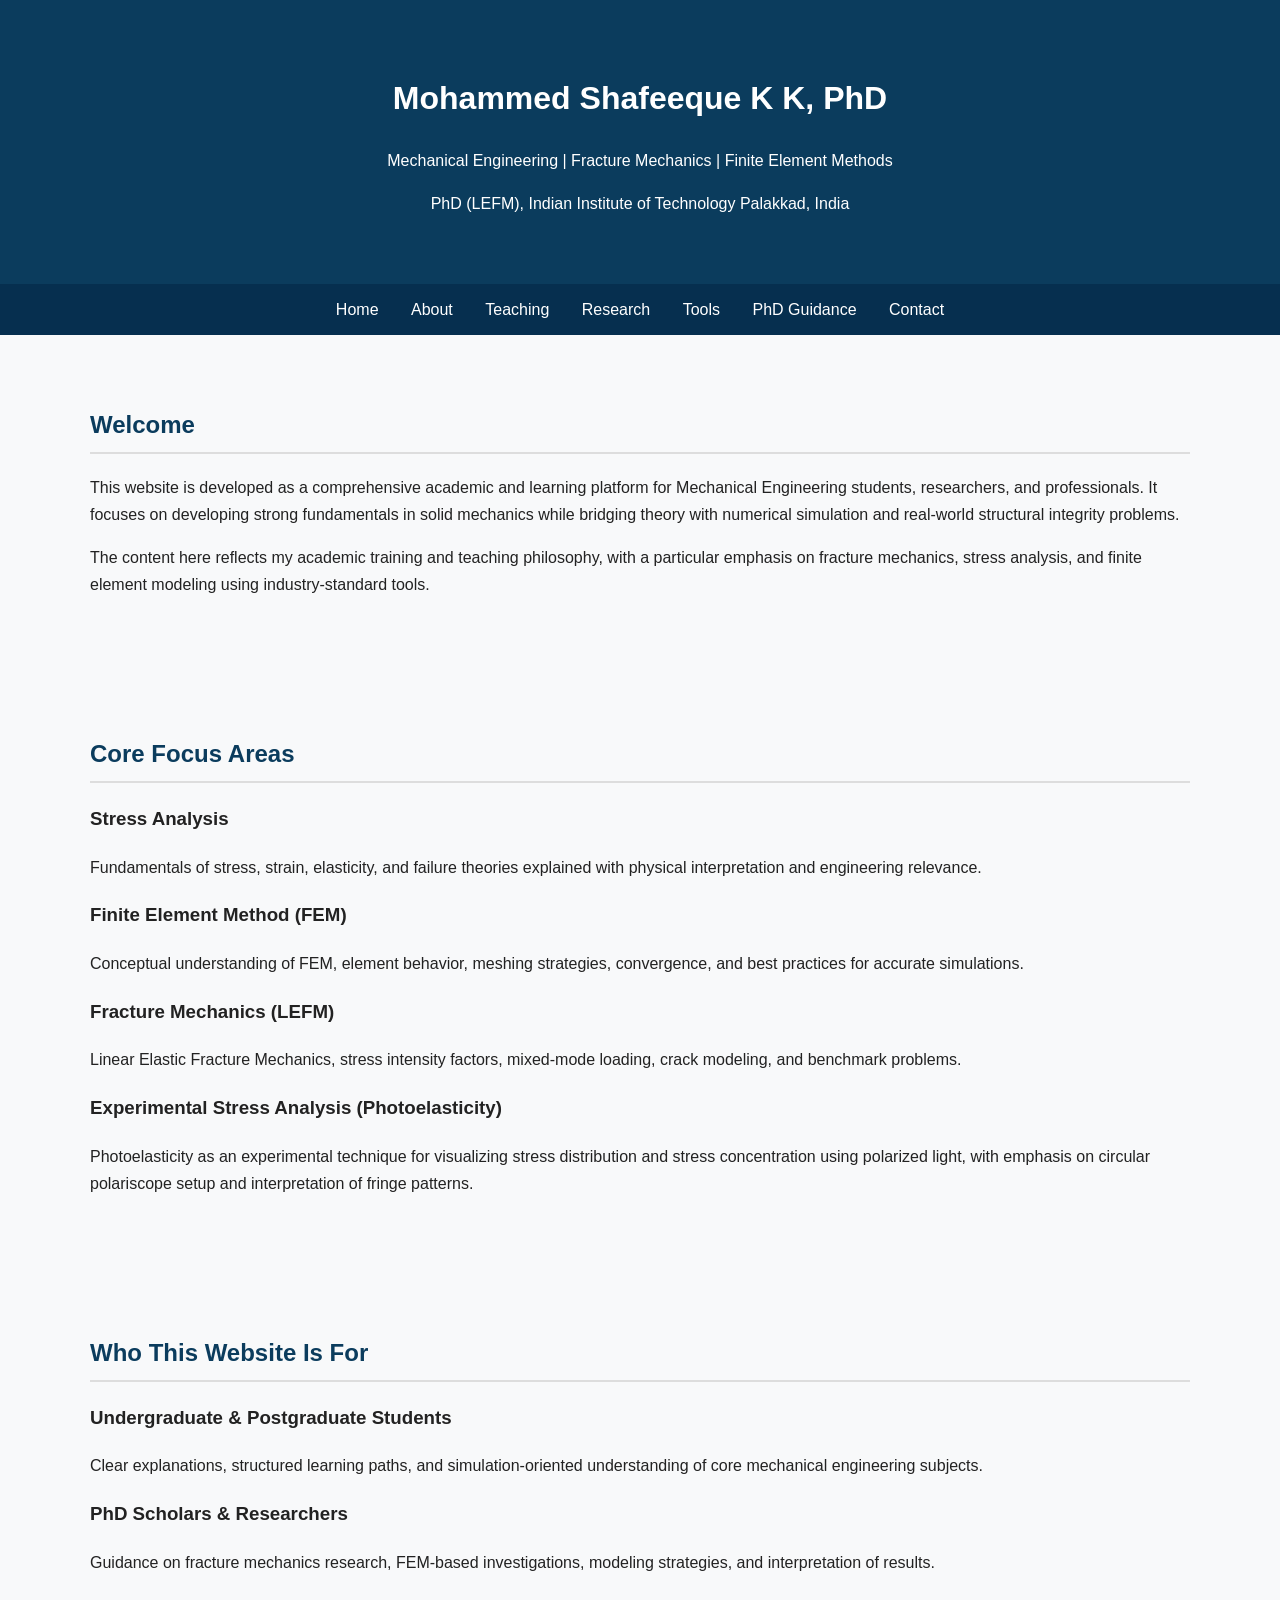
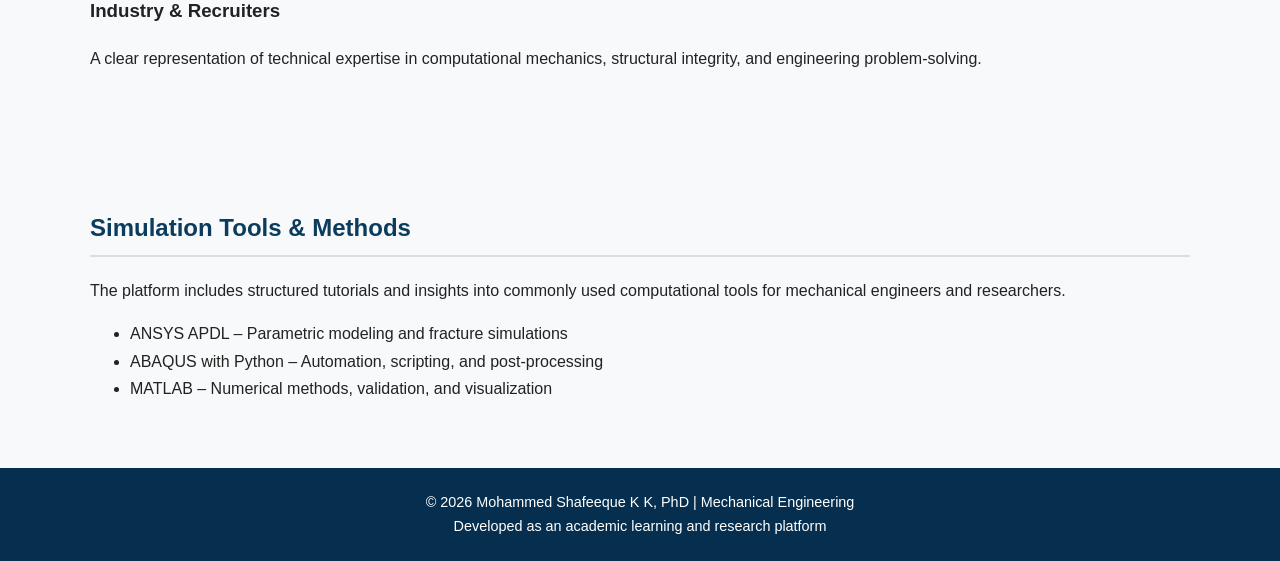
==== index.html @ c21112d6 "Add files via upload" ====
<!DOCTYPE html>
<html lang="en">
<head>
    <meta charset="UTF-8">
    <title>Mohammed Shafeeque K K, PhD | Mechanical Engineering</title>
    <meta name="description" content="Mohammed Shafeeque K K, PhD – Mechanical Engineering researcher specializing in Fracture Mechanics, LEFM, FEM, Stress Analysis, and Computational Modeling.">
    <meta name="keywords" content="Fracture Mechanics, LEFM, FEM, Stress Analysis, ANSYS APDL, Abaqus Python, Mechanical Engineering">
    <meta name="viewport" content="width=device-width, initial-scale=1.0">

    <link rel="stylesheet" href="style.css">
</head>

<body>

<header>
    <h1>Mohammed Shafeeque K K, PhD</h1>
    <p>Mechanical Engineering | Fracture Mechanics | Finite Element Methods</p>
    <p>PhD (LEFM), Indian Institute of Technology Palakkad, India</p>
</header>

<nav>
    <a href="index.html">Home</a>
    <a href="about.html">About</a>
    <a href="teaching.html">Teaching</a>
    <a href="research.html">Research</a>
    <a href="tools.html">Tools</a>
    <a href="phd-guidance.html">PhD Guidance</a>
    <a href="contact.html">Contact</a>
</nav>

<section>
    <h2>Welcome</h2>
    <p>
        This website is developed as a comprehensive academic and learning platform for
        Mechanical Engineering students, researchers, and professionals. It focuses on
        developing strong fundamentals in solid mechanics while bridging theory with
        numerical simulation and real-world structural integrity problems.
    </p>
    <p>
        The content here reflects my academic training and teaching philosophy, with a
        particular emphasis on fracture mechanics, stress analysis, and finite element
        modeling using industry-standard tools.
    </p>
</section>

<section>
    <h2>Core Focus Areas</h2>
    <div class="cards">
        <div class="card">
            <h3>Stress Analysis</h3>
            <p>
                Fundamentals of stress, strain, elasticity, and failure theories explained
                with physical interpretation and engineering relevance.
            </p>
        </div>

        <div class="card">
            <h3>Finite Element Method (FEM)</h3>
            <p>
                Conceptual understanding of FEM, element behavior, meshing strategies,
                convergence, and best practices for accurate simulations.
            </p>
        </div>

        <div class="card">
            <h3>Fracture Mechanics (LEFM)</h3>
            <p>
                Linear Elastic Fracture Mechanics, stress intensity factors, mixed-mode
                loading, crack modeling, and benchmark problems.
            </p>
        </div>
		
		<div class="card">
			<h3>Experimental Stress Analysis (Photoelasticity)</h3>
			<p>
				Photoelasticity as an experimental technique for visualizing stress
				distribution and stress concentration using polarized light, with
				emphasis on circular polariscope setup and interpretation of fringe patterns.
			</p>
		</div>
    </div>
</section>

<section>
    <h2>Who This Website Is For</h2>
    <div class="cards">
        <div class="card">
            <h3>Undergraduate & Postgraduate Students</h3>
            <p>
                Clear explanations, structured learning paths, and simulation-oriented
                understanding of core mechanical engineering subjects.
            </p>
        </div>

        <div class="card">
            <h3>PhD Scholars & Researchers</h3>
            <p>
                Guidance on fracture mechanics research, FEM-based investigations,
                modeling strategies, and interpretation of results.
            </p>
        </div>

        <div class="card">
            <h3>Industry & Recruiters</h3>
            <p>
                A clear representation of technical expertise in computational mechanics,
                structural integrity, and engineering problem-solving.
            </p>
        </div>
    </div>
</section>

<section>
    <h2>Simulation Tools & Methods</h2>
    <p>
        The platform includes structured tutorials and insights into commonly used
        computational tools for mechanical engineers and researchers.
    </p>
    <ul>
        <li>ANSYS APDL – Parametric modeling and fracture simulations</li>
        <li>ABAQUS with Python – Automation, scripting, and post-processing</li>
        <li>MATLAB – Numerical methods, validation, and visualization</li>
    </ul>
</section>

<footer>
    © 2026 Mohammed Shafeeque K K, PhD | Mechanical Engineering  
    <br>Developed as an academic learning and research platform
</footer>

</body>
</html>
---- style.css ----
body {
    font-family: "Segoe UI", Arial, sans-serif;
    margin: 0;
    background-color: #f8f9fa;
    color: #222;
    line-height: 1.7;
}

header {
    background-color: #0b3c5d;
    color: white;
    padding: 50px 20px;
    text-align: center;
}

nav {
    background-color: #062f4f;
    padding: 12px;
    text-align: center;
}

nav a {
    color: white;
    margin: 0 14px;
    text-decoration: none;
    font-weight: 500;
}

nav a:hover {
    text-decoration: underline;
}

section {
    max-width: 1100px;
    margin: auto;
    padding: 50px 20px;
}

h2 {
    color: #0b3c5d;
    border-bottom: 2px solid #ddd;
    padding-bottom: 6px;
    margin-bottom: 20px;
}

footer {
    background-color: #062f4f;
    color: white;
    text-align: center;
    padding: 22px;
    font-size: 0.9rem;
}
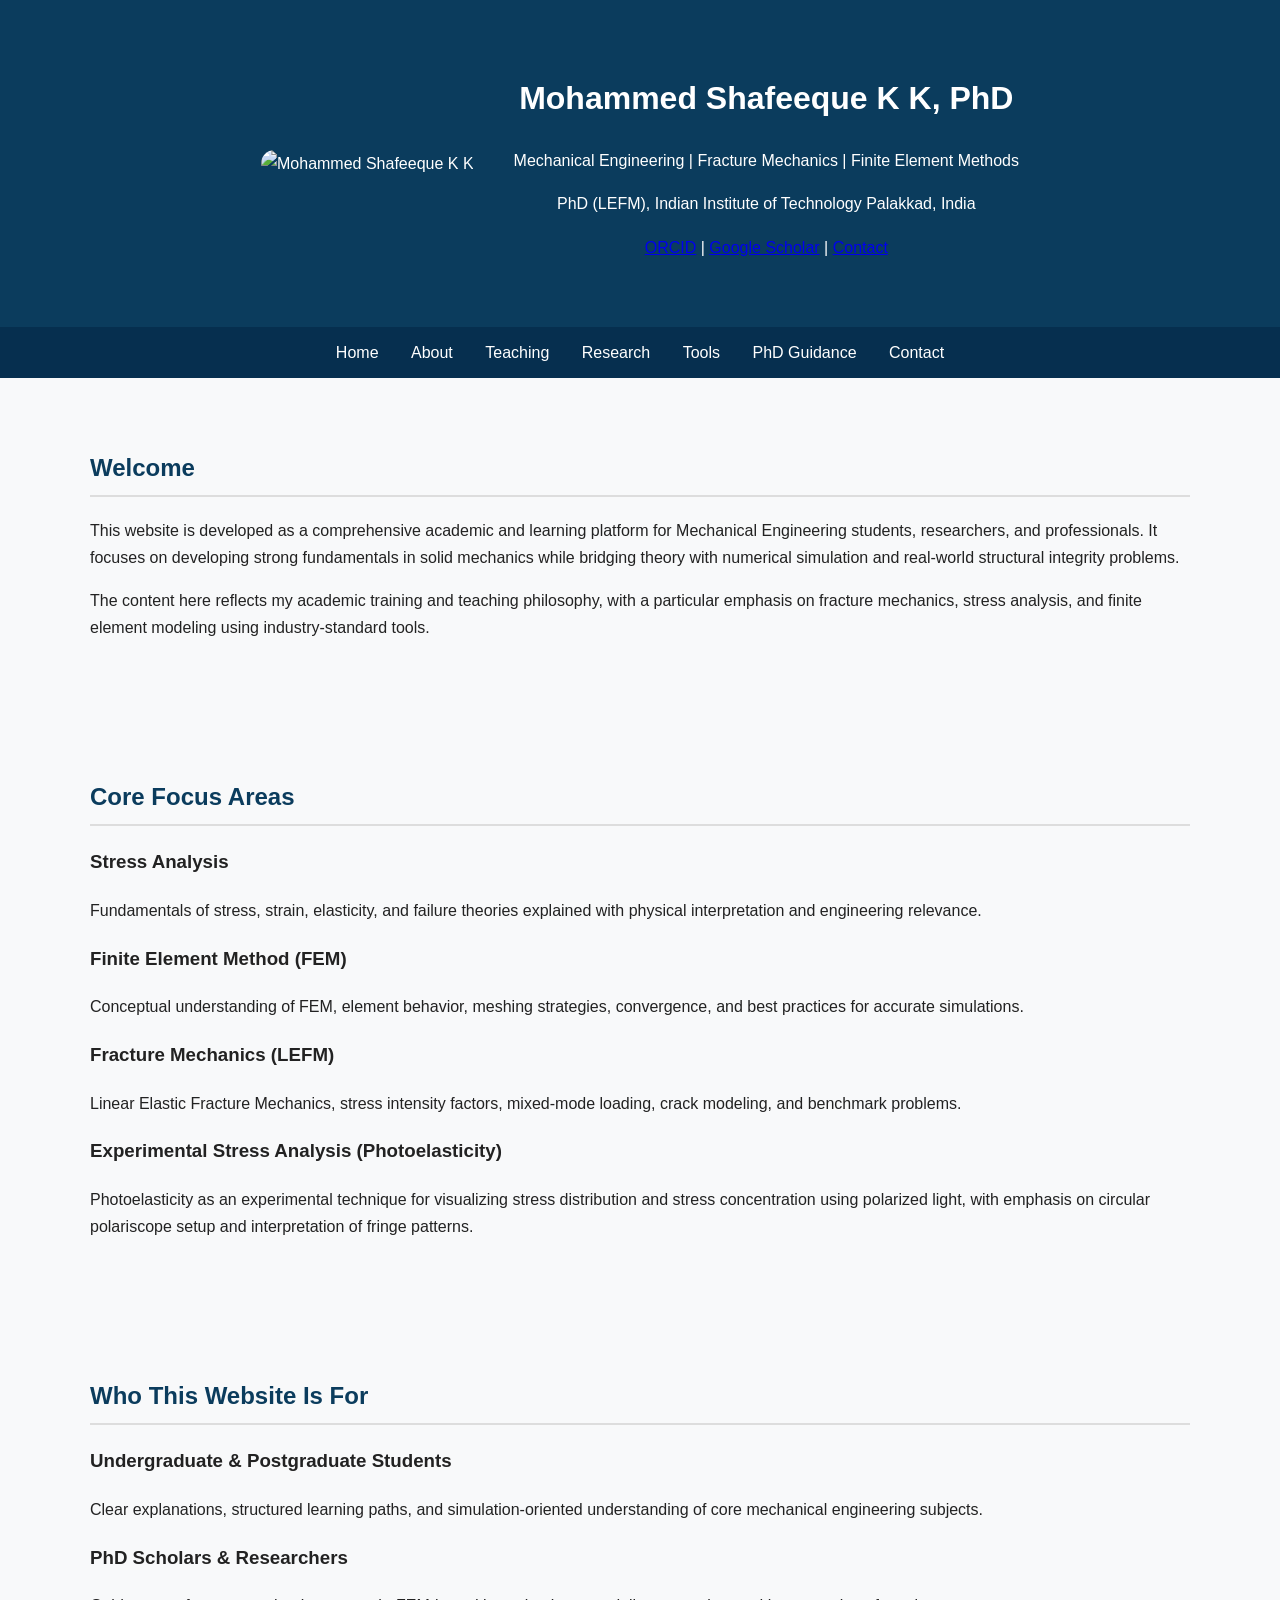
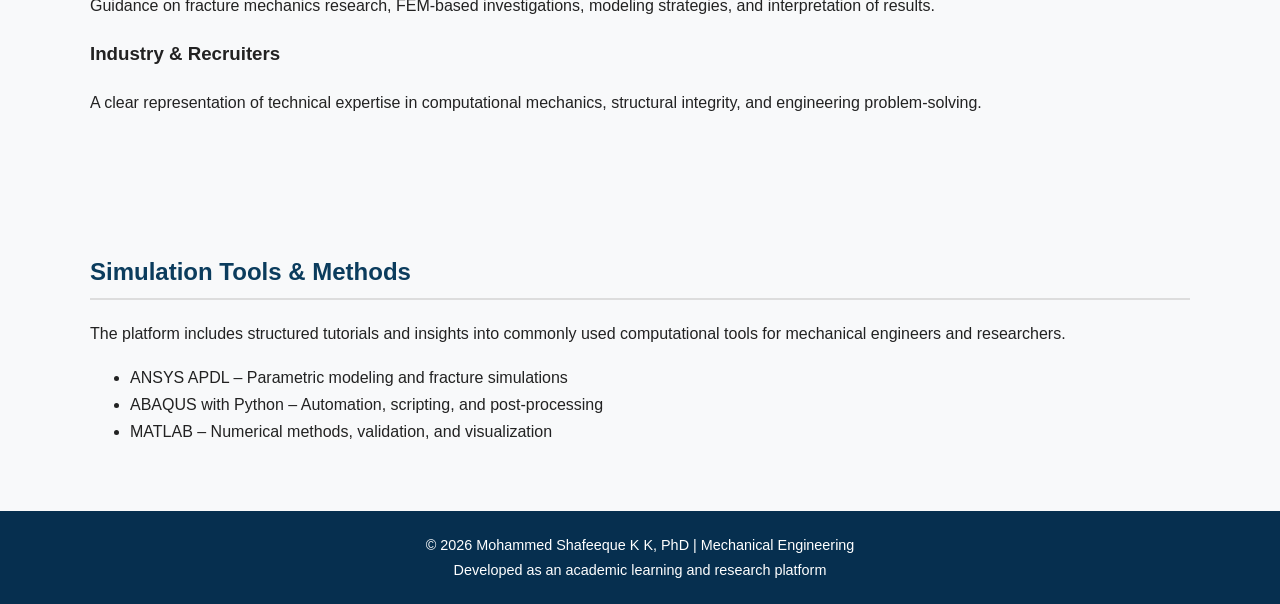
==== commit a60d3d11: "Add files via upload" ====
--- a/index.html
+++ b/index.html
@@ -12,10 +12,31 @@
 
 <body>
 
-<header>
-    <h1>Mohammed Shafeeque K K, PhD</h1>
-    <p>Mechanical Engineering | Fracture Mechanics | Finite Element Methods</p>
-    <p>PhD (LEFM), Indian Institute of Technology Palakkad, India</p>
+<header class="header-profile">
+
+<div class="header-container">
+
+<div class="header-photo">
+<img src="images/profile.jpg" alt="Mohammed Shafeeque K K">
+</div>
+
+<div class="header-text">
+<h1>Mohammed Shafeeque K K, PhD</h1>
+
+<p>Mechanical Engineering | Fracture Mechanics | Finite Element Methods</p>
+
+<p>PhD (LEFM), Indian Institute of Technology Palakkad, India</p>
+
+<p>
+<a href="https://orcid.org/0000-0002-3313-9266">ORCID</a> |
+<a href="https://scholar.google.com/citations?hl=en&user=a8u4ya0AAAAJ">Google Scholar</a> |
+<a href="contact.html">Contact</a>
+</p>
+
+</div>
+
+</div>
+
 </header>
 
 <nav>
--- a/style.css
+++ b/style.css
@@ -49,4 +49,73 @@
     text-align: center;
     padding: 22px;
     font-size: 0.9rem;
+}
+/* image layout for teaching page */
+
+.figure-row {
+    display: flex;
+    gap: 20px;
+    align-items: flex-start;
+    flex-wrap: nowrap;
+    overflow-x: auto;
+}
+
+.figure-item {
+    text-align: center;
+    flex-shrink: 0;
+}
+
+.square-img {
+    width: 250px;
+    height: 250px;
+    object-fit: cover;
+}
+
+.wide-img {
+    width: 510px;
+    height: auto;
+}
+
+.figure-item img {
+    border: 1px solid #ccc;
+}
+
+.figure-item figcaption {
+    font-size: 0.9rem;
+    margin-top: 6px;
+}
+.profile-container{
+display:flex;
+gap:40px;
+align-items:flex-start;
+}
+
+.sidebar{
+width:250px;
+}
+
+.sidebar img{
+width:180px;
+border-radius:90px;
+margin-bottom:15px;
+}
+
+.main-content{
+flex:1;
+}
+.header-container{
+display:flex;
+align-items:center;
+justify-content:center;
+gap:40px;
+flex-wrap:wrap;
+}
+
+.header-photo img{
+width:150px;
+border-radius:75px;
+}
+
+.header-text{
+max-width:600px;
 }
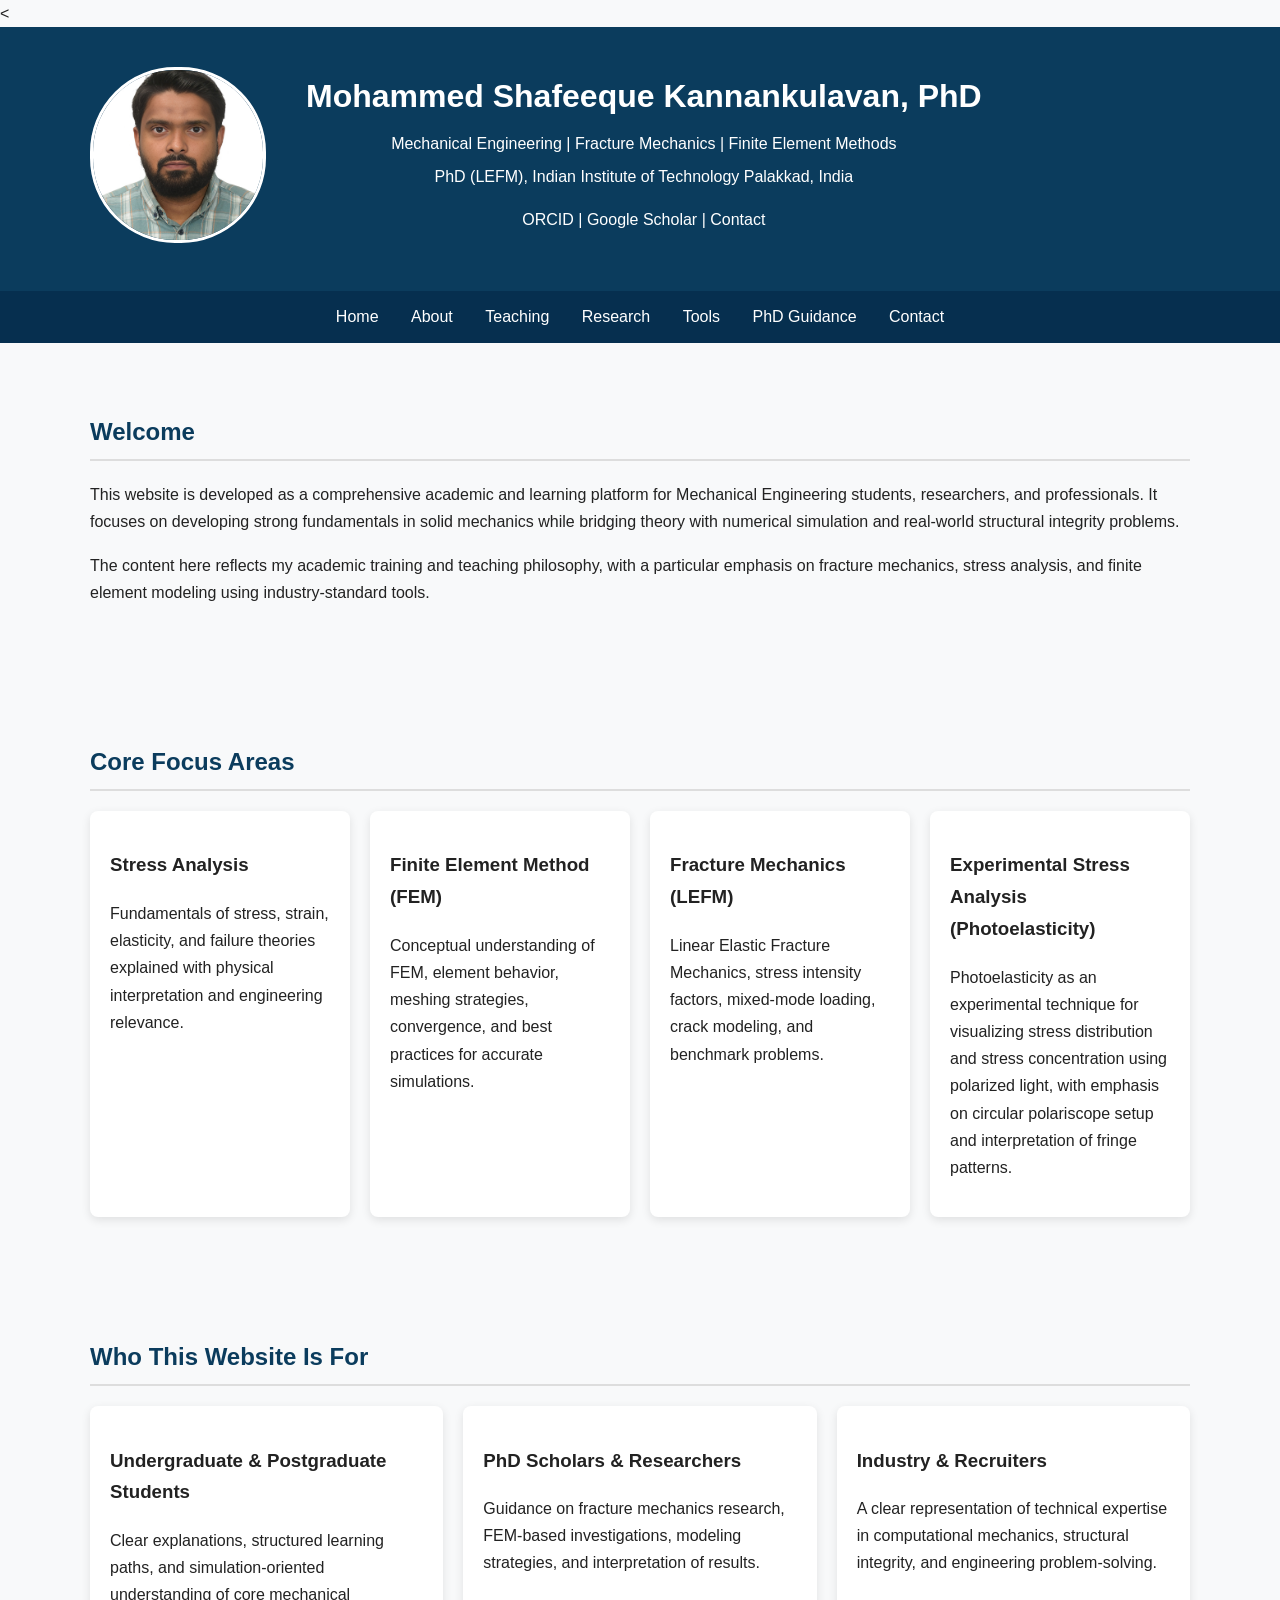
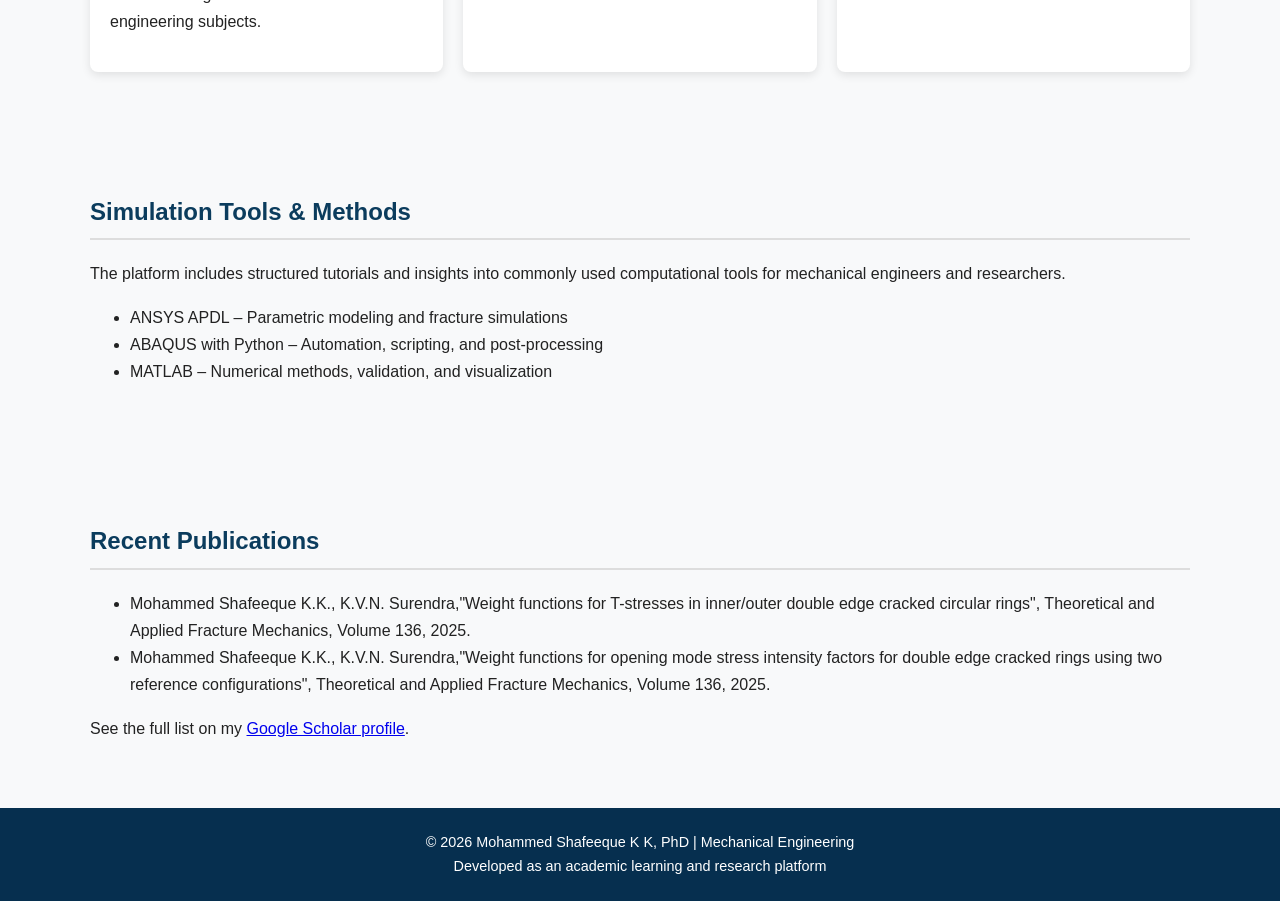
==== commit 8fb29a39: "Add files via upload" ====
--- a/index.html
+++ b/index.html
@@ -12,7 +12,7 @@
 
 <body>
 
-<header class="header-profile">
+<<header class="header-profile">
 
 <div class="header-container">
 
@@ -21,15 +21,21 @@
 </div>
 
 <div class="header-text">
-<h1>Mohammed Shafeeque K K, PhD</h1>
+<h1>Mohammed Shafeeque Kannankulavan, PhD</h1>
 
-<p>Mechanical Engineering | Fracture Mechanics | Finite Element Methods</p>
+<p class="subtitle">
+Mechanical Engineering | Fracture Mechanics | Finite Element Methods
+</p>
 
-<p>PhD (LEFM), Indian Institute of Technology Palakkad, India</p>
+<p class="subtitle">
+PhD (LEFM), Indian Institute of Technology Palakkad, India
+</p>
 
-<p>
-<a href="https://orcid.org/0000-0002-3313-9266">ORCID</a> |
-<a href="https://scholar.google.com/citations?hl=en&user=a8u4ya0AAAAJ">Google Scholar</a> |
+<p class="profile-links">
+<a href="https://orcid.org/0000-0002-3313-9266">ORCID</a>
+|
+<a href="https://scholar.google.com/citations?hl=en&user=a8u4ya0AAAAJ">Google Scholar</a>
+|
 <a href="contact.html">Contact</a>
 </p>
 
@@ -144,6 +150,31 @@
     </ul>
 </section>
 
+<section>
+
+<h2>Recent Publications</h2>
+
+<ul>
+
+<li>
+Mohammed Shafeeque K.K., K.V.N. Surendra,"Weight functions for T-stresses in inner/outer double edge cracked circular rings",
+Theoretical and Applied Fracture Mechanics, Volume 136, 2025.
+</li>
+
+<li>
+Mohammed Shafeeque K.K., K.V.N. Surendra,"Weight functions for opening mode stress intensity factors for double edge cracked rings using two reference configurations",
+Theoretical and Applied Fracture Mechanics, Volume 136, 2025.
+</li>
+
+</ul>
+
+<p>
+See the full list on my
+<a href="https://scholar.google.com/citations?hl=en&user=a8u4ya0AAAAJ">Google Scholar profile</a>.
+</p>
+
+</section>
+
 <footer>
     © 2026 Mohammed Shafeeque K K, PhD | Mechanical Engineering  
     <br>Developed as an academic learning and research platform
--- a/style.css
+++ b/style.css
@@ -103,19 +103,84 @@
 .main-content{
 flex:1;
 }
+.header-profile{
+background-color:#0b3c5d;
+color:white;
+padding:40px 20px;
+}
+
 .header-container{
+max-width:1100px;
+margin:auto;
 display:flex;
 align-items:center;
-justify-content:center;
 gap:40px;
-flex-wrap:wrap;
 }
 
 .header-photo img{
-width:150px;
-border-radius:75px;
+width:170px;
+height:170px;
+border-radius:85px;
+object-fit:cover;
+border:3px solid white;
 }
 
-.header-text{
-max-width:600px;
+.header-text h1{
+margin:0;
+font-size:2rem;
+}
+
+.subtitle{
+margin:6px 0;
+font-size:1rem;
+}
+
+.profile-links a{
+color:white;
+text-decoration:none;
+font-weight:500;
+}
+
+.profile-links a:hover{
+text-decoration:underline;
+}
+
+@media (max-width:768px){
+
+.header-container{
+flex-direction:column;
+text-align:center;
+}
+
+.header-photo img{
+margin-bottom:15px;
+}
+
+}
+nav{
+background-color:#062f4f;
+padding:12px;
+text-align:center;
+
+position:sticky;
+top:0;
+z-index:1000;
+}
+.cards{
+display:grid;
+grid-template-columns:repeat(auto-fit,minmax(250px,1fr));
+gap:20px;
+margin-top:20px;
+}
+
+.card{
+background:white;
+padding:20px;
+border-radius:8px;
+box-shadow:0 3px 10px rgba(0,0,0,0.1);
+transition:transform 0.2s;
+}
+
+.card:hover{
+transform:translateY(-5px);
 }
